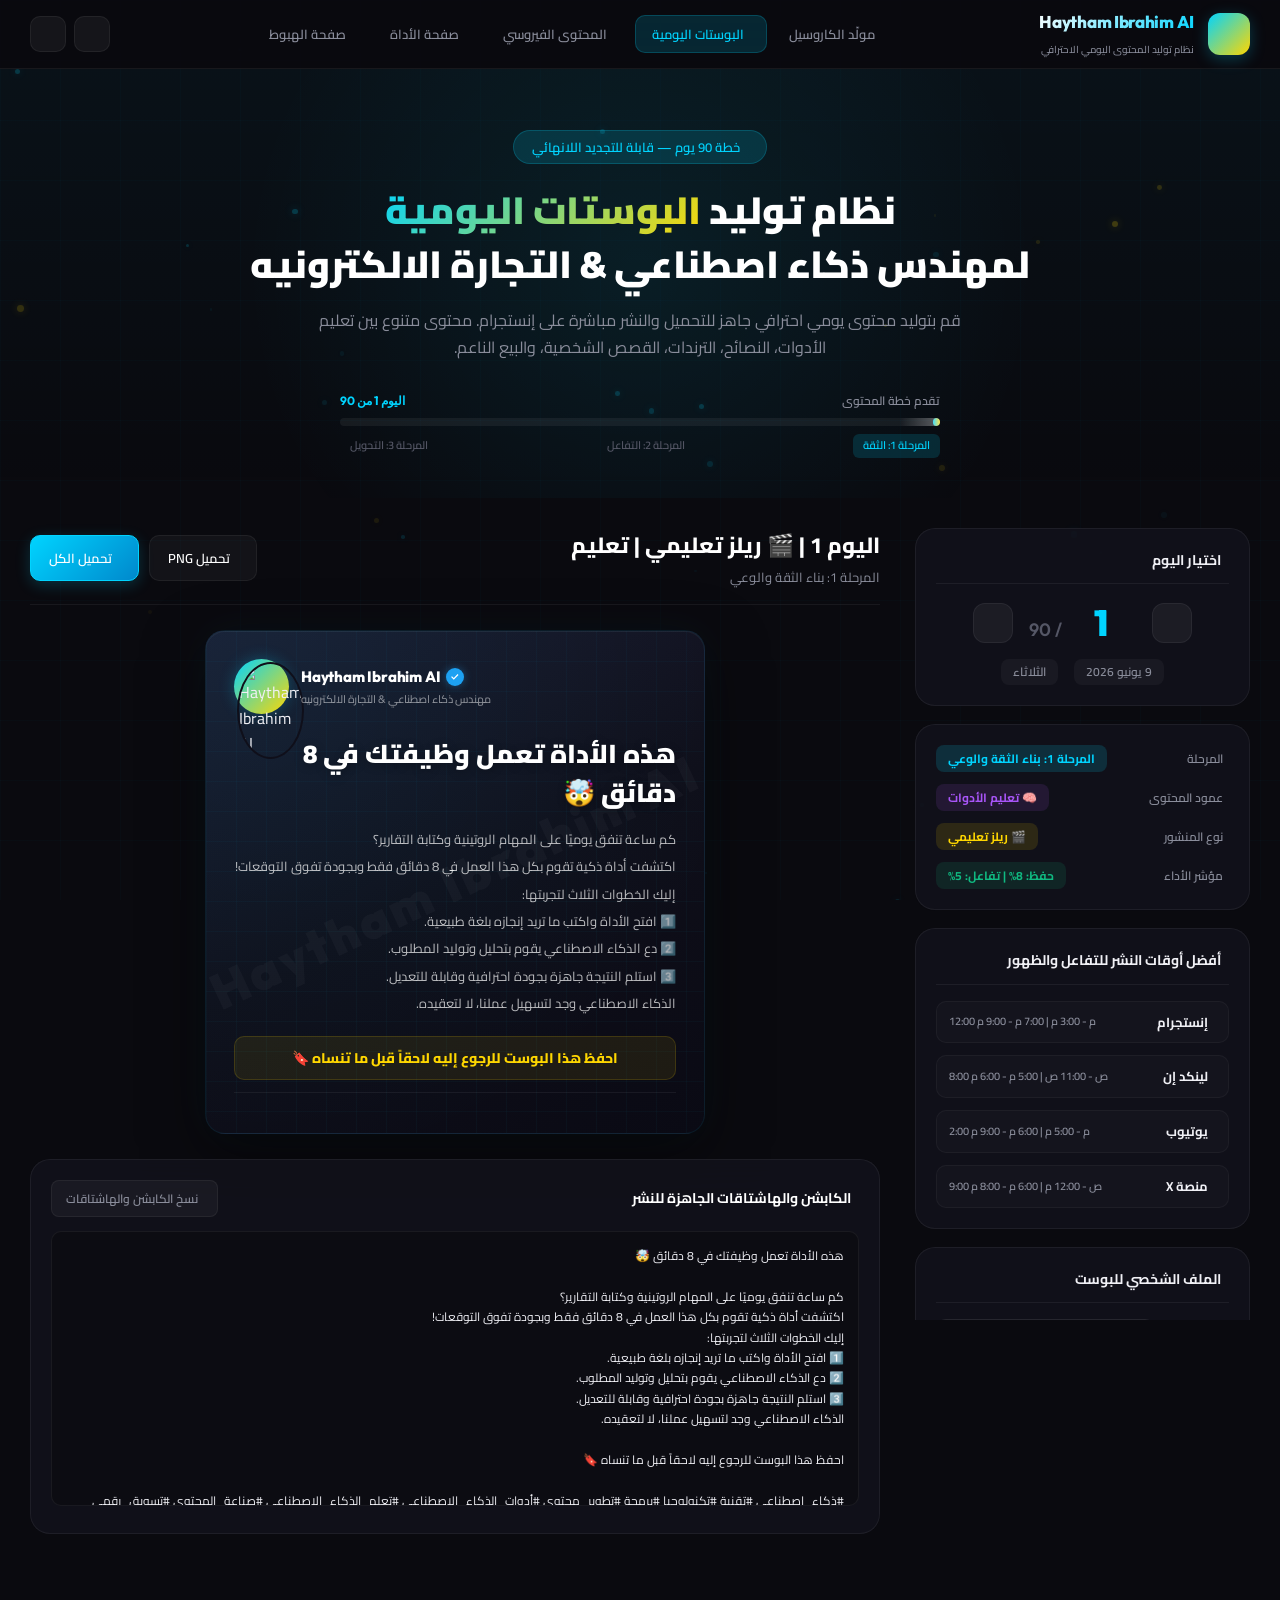
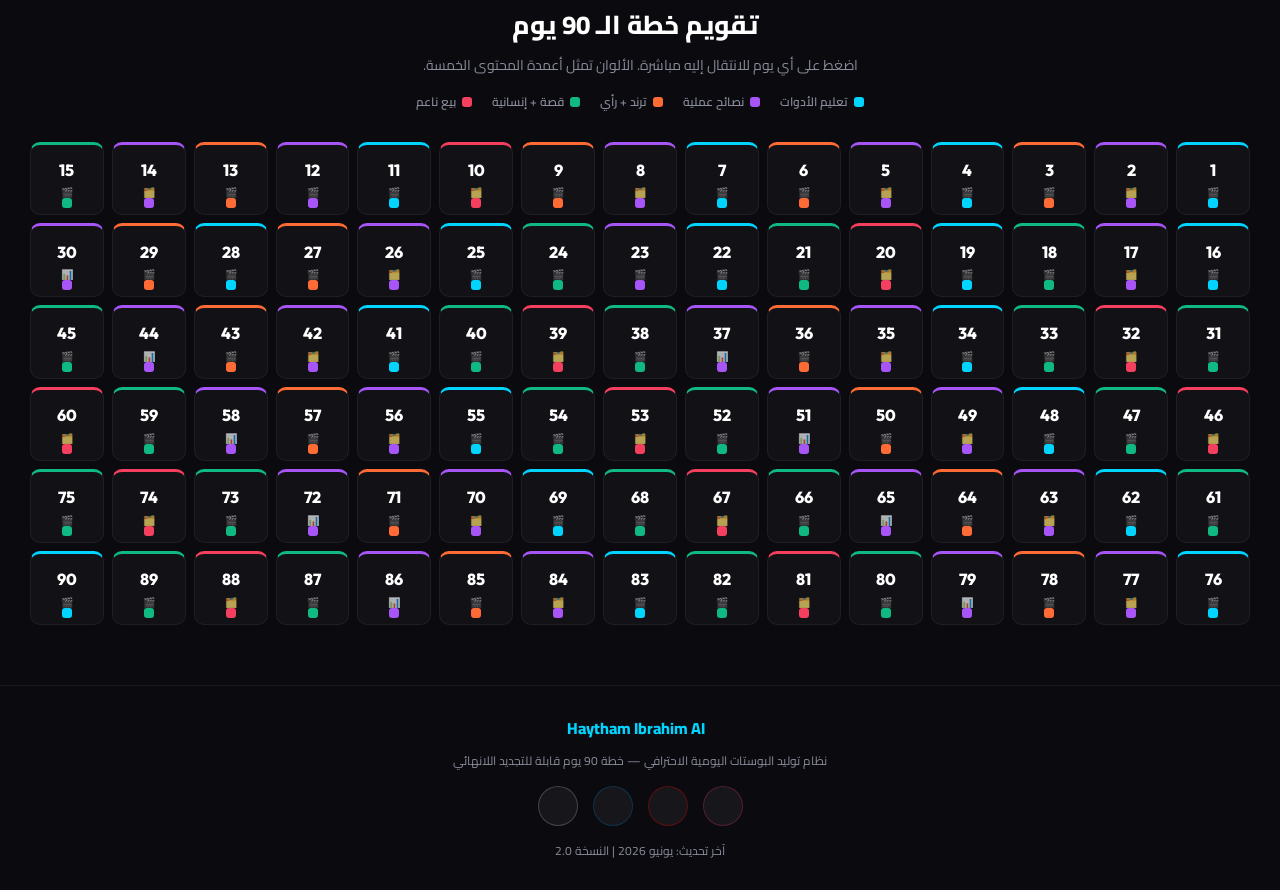
==== daily-posts.html @ 26514ce9 "Deploying Haytham AI Tools" ====
<!DOCTYPE html>
<html lang="ar" dir="rtl">
<head>
    <meta charset="UTF-8">
    <meta name="viewport" content="width=device-width, initial-scale=1.0">
    <title>نظام توليد البوستات اليومية | Haytham Ibrahim AI — مهندس ذكاء اصطناعى & التجارة الالكترونيه</title>
    <meta name="description" content="نظام توليد محتوى يومي احترافي لمدة 90 يومًا قابل للتجديد — مهندس ذكاء اصطناعى & التجارة الالكترونيه هيثم إبراهيم">

    <!-- خطوط جوجل الاحترافية -->
    <link rel="preconnect" href="https://fonts.googleapis.com">
    <link rel="preconnect" href="https://fonts.gstatic.com" crossorigin>
    <link href="https://fonts.googleapis.com/css2?family=Alexandria:wght@300;400;600;700;800;900&family=Cairo:wght@300;400;600;700;800;900&family=Outfit:wght@300;400;500;600;700;800&display=swap" rel="stylesheet">

    <!-- أيقونات RemixIcon -->
    <link href="https://cdn.jsdelivr.net/npm/remixicon@4.2.0/fonts/remixicon.css" rel="stylesheet" />

    <!-- نظام التنسيقات الخاص بالبوستات اليومية -->
    <link rel="stylesheet" href="css/daily-posts.css">

    <!-- مكتبة html2canvas للتحميل بدقة عالية -->
    <script src="https://cdn.jsdelivr.net/npm/html2canvas@1.4.1/dist/html2canvas.min.js"></script>
</head>
<body>

    <!-- الجسيمات المتحركة في الخلفية -->
    <div class="particles-bg" id="particles-container"></div>

    <!-- خطوط الشبكة الرقمية في الخلفية -->
    <div class="grid-overlay"></div>

    <!-- ============================================= -->
    <!-- شريط التنقل العلوي -->
    <!-- ============================================= -->
    <nav class="top-navbar" id="main-nav">
        <div class="nav-container">
            <div class="nav-brand">
                <div class="brand-icon-wrap">
                    <i class="ri-robot-2-line"></i>
                </div>
                <div class="brand-text">
                    <h1>Haytham Ibrahim AI</h1>
                    <span class="brand-subtitle">نظام توليد المحتوى اليومي الاحترافي</span>
                </div>
            </div>
            <div class="nav-links">
                <a href="index.html" class="nav-link"><i class="ri-layout-grid-line"></i> مولّد الكاروسيل</a>
                <a href="daily-posts.html" class="nav-link active"><i class="ri-calendar-schedule-line"></i> البوستات اليومية</a>
                <a href="viral-generator.html" class="nav-link"><i class="ri-fire-fill"></i> المحتوى الفيروسي</a>
                <a href="tool.html" class="nav-link"><i class="ri-tools-line"></i> صفحة الأداة</a>
                <a href="instagram-profile.html" class="nav-link"><i class="ri-instagram-line"></i> صفحة الهبوط</a>
            </div>
            <div class="nav-actions" style="display: flex; gap: 8px; align-items: center;">
                <button class="nav-action-btn-arrow" onclick="history.back()" title="رجوع"><i class="ri-arrow-right-line"></i></button>
                <button class="nav-action-btn-arrow" onclick="history.forward()" title="تقدم"><i class="ri-arrow-left-line"></i></button>
            </div>
        </div>
    </nav>

    <!-- ============================================= -->
    <!-- قسم البطل (Hero Section) -->
    <!-- ============================================= -->
    <section class="hero-section">
        <div class="hero-content">
            <div class="hero-badge">
                <i class="ri-sparkling-2-line"></i>
                <span>خطة 90 يوم — قابلة للتجديد اللانهائي</span>
            </div>
            <h2 class="hero-title">
                نظام توليد <span class="gradient-text">البوستات اليومية</span>
                <br>لمهندس ذكاء اصطناعي & التجارة الالكترونيه
            </h2>
            <p class="hero-desc">قم بتوليد محتوى يومي احترافي جاهز للتحميل والنشر مباشرة على إنستجرام. محتوى متنوع بين تعليم الأدوات، النصائح، الترندات، القصص الشخصية، والبيع الناعم.</p>

            <!-- شريط التقدم العام لخطة الـ 90 يوم -->
            <div class="hero-progress-wrapper">
                <div class="progress-info">
                    <span class="progress-label">تقدم خطة المحتوى</span>
                    <span class="progress-value" id="overall-progress-text">اليوم 1 من 90</span>
                </div>
                <div class="progress-track">
                    <div class="progress-fill" id="phase-progress" style="width: 1.1%;"></div>
                </div>
                <div class="progress-phases">
                    <span class="phase-label phase-1-label active-phase-label">المرحلة 1: الثقة</span>
                    <span class="phase-label phase-2-label">المرحلة 2: التفاعل</span>
                    <span class="phase-label phase-3-label">المرحلة 3: التحويل</span>
                </div>
            </div>
        </div>
    </section>

    <!-- ============================================= -->
    <!-- المحتوى الرئيسي: لوحة التحكم + معاينة البوست -->
    <!-- ============================================= -->
    <main class="main-layout">
        <!-- ======= الجانب الأيمن: لوحة التحكم ======= -->
        <aside class="control-panel">

            <!-- بطاقة اختيار اليوم -->
            <div class="ctrl-card day-selector-card">
                <h3 class="ctrl-title"><i class="ri-calendar-line"></i> اختيار اليوم</h3>
                <div class="day-navigator">
                    <button class="day-nav-btn" id="btn-prev-day" title="اليوم السابق">
                        <i class="ri-arrow-right-s-line"></i>
                    </button>
                    <div class="day-display">
                        <input type="number" id="day-selector" min="1" max="90" value="1" class="day-input">
                        <span class="day-total">/ 90</span>
                    </div>
                    <button class="day-nav-btn" id="btn-next-day" title="اليوم التالي">
                        <i class="ri-arrow-left-s-line"></i>
                    </button>
                </div>
                <div class="day-meta">
                    <span class="day-date" id="day-date">9 يونيو 2026</span>
                    <span class="day-weekday" id="day-weekday">الإثنين</span>
                </div>
            </div>

            <!-- بطاقة معلومات اليوم -->
            <div class="ctrl-card info-card">
                <div class="info-row">
                    <span class="info-label"><i class="ri-flag-2-line"></i> المرحلة</span>
                    <span class="info-value phase-badge" id="phase-indicator">المرحلة 1: بناء الثقة</span>
                </div>
                <div class="info-row">
                    <span class="info-label"><i class="ri-bookmark-line"></i> عمود المحتوى</span>
                    <span class="info-value pillar-badge" id="pillar-badge">🧠 تعليم الأدوات</span>
                </div>
                <div class="info-row">
                    <span class="info-label"><i class="ri-film-line"></i> نوع المنشور</span>
                    <span class="info-value type-badge" id="post-type-badge">🎬 ريلز</span>
                </div>
                <div class="info-row">
                    <span class="info-label"><i class="ri-line-chart-line"></i> مؤشر الأداء</span>
                    <span class="info-value kpi-badge" id="kpi-display">حفظ: 8% | تفاعل: 5%</span>
                </div>
            </div>

            <!-- بطاقة أوقات النشر المثالية -->
            <div class="ctrl-card publishing-times-card" style="margin-bottom: 0px;">
                <h3 class="ctrl-title"><i class="ri-time-line"></i> أفضل أوقات النشر للتفاعل والظهور</h3>
                <div class="publishing-times-list">
                    <div class="time-item instagram">
                        <div class="platform-info">
                            <i class="ri-instagram-line"></i>
                            <span>إنستجرام</span>
                        </div>
                        <span class="time-value">12:00 م - 3:00 م | 7:00 م - 9:00 م</span>
                    </div>
                    <div class="time-item linkedin">
                        <div class="platform-info">
                            <i class="ri-linkedin-box-line"></i>
                            <span>لينكد إن</span>
                        </div>
                        <span class="time-value">8:00 ص - 11:00 ص | 5:00 م - 6:00 م</span>
                    </div>
                    <div class="time-item youtube">
                        <div class="platform-info">
                            <i class="ri-youtube-line"></i>
                            <span>يوتيوب</span>
                        </div>
                        <span class="time-value">2:00 م - 5:00 م | 6:00 م - 9:00 م</span>
                    </div>
                    <div class="time-item twitter-x">
                        <div class="platform-info">
                            <i class="ri-twitter-x-line"></i>
                            <span>منصة X</span>
                        </div>
                        <span class="time-value">9:00 ص - 12:00 م | 6:00 م - 8:00 م</span>
                    </div>
                </div>
            </div>

            <!-- بطاقة الملف الشخصي -->
            <div class="ctrl-card profile-card">
                <h3 class="ctrl-title"><i class="ri-user-star-line"></i> الملف الشخصي للبوست</h3>
                <div class="profile-edit-row">
                    <div class="avatar-edit-wrap">
                        <img id="avatar-preview-daily" src="personal_photo.png" alt="الصورة الشخصية">
                        <label for="avatar-upload-daily" class="avatar-edit-btn">
                            <i class="ri-camera-line"></i>
                        </label>
                        <input type="file" id="avatar-upload-daily" accept="image/*" style="display:none;">
                    </div>
                    <div class="profile-fields">
                        <input type="text" id="profile-name-input" value="Haytham Ibrahim AI" placeholder="الاسم المعروض">
                        <input type="text" id="profile-title-input" value="مهندس ذكاء اصطناعي & التجارة الالكترونيه" placeholder="المسمى الوظيفي">
                    </div>
                </div>
                <div class="checkbox-row">
                    <input type="checkbox" id="verified-toggle-daily" checked>
                    <label for="verified-toggle-daily">
                        <svg class="verified-svg-small" viewBox="0 0 22 22" width="16" height="16"><circle cx="11" cy="11" r="11" fill="#1DA1F2"/><path d="M9.5 14.25L6.25 11l1.06-1.06 2.19 2.19 4.69-4.69L15.25 8.5z" fill="#fff"/></svg>
                        تفعيل علامة التوثيق الزرقاء
                    </label>
                </div>
            </div>

            <!-- زر التوليد الرئيسي -->
            <button class="btn-generate-main" id="btn-generate">
                <div class="btn-sparkle"></div>
                <i class="ri-magic-line"></i>
                <span>توليد محتوى اليوم</span>
                <i class="ri-arrow-left-s-line"></i>
            </button>

            <!-- بطاقة الوصف المرئي -->
            <div class="ctrl-card visual-card">
                <h3 class="ctrl-title"><i class="ri-palette-line"></i> وصف المرئيات</h3>
                <p class="visual-desc-text" id="visual-desc">خلفية داكنة + نص كبير أصفر/أبيض + موسيقى سريعة + تأثيرات حركية</p>
            </div>

        </aside>

        <!-- ======= المنتصف: معاينة البوست الحية ======= -->
        <section class="preview-section">

            <!-- عنوان اليوم -->
            <div class="preview-day-header">
                <div class="day-title-wrap">
                    <h2 id="day-title">اليوم 1 | ريلز | تعليم الأدوات</h2>
                    <p class="day-subtitle" id="day-subtitle">المرحلة الأولى — بناء الثقة والوعي</p>
                </div>
                <div class="preview-actions">
                    <button class="action-btn" id="btn-download-post" title="تحميل البوست">
                        <i class="ri-download-2-line"></i>
                        <span>تحميل PNG</span>
                    </button>
                    <button class="action-btn primary-action" id="btn-download-all" title="تحميل جميع البوستات">
                        <i class="ri-download-cloud-2-line"></i>
                        <span>تحميل الكل</span>
                    </button>
                </div>
            </div>

            <!-- ====== بطاقة البوست الرئيسية (Instagram Post Preview) ====== -->
            <div class="post-card-wrapper">
                <div class="post-card" id="post-card">

                    <!-- الخلفية المتحركة للبوست -->
                    <div class="post-bg-pattern"></div>
                    <div class="post-bg-gradient"></div>

                    <!-- ======= رأس البوست: الصورة الشخصية + الاسم + التوثيق ======= -->
                    <div class="post-profile-section">
                        <div class="post-profile-left">
                            <div class="post-avatar-ring">
                                <img id="post-profile-img" src="personal_photo.png" alt="Haytham Ibrahim AI" class="post-profile-img">
                            </div>
                            <div class="post-profile-info">
                                <div class="post-name-row">
                                    <span class="post-username" id="post-username">Haytham Ibrahim AI</span>
                                    <!-- علامة التوثيق الزرقاء الاحترافية (Instagram Verified Badge) -->
                                    <svg class="verification-badge" id="verification-badge" viewBox="0 0 22 22" width="18" height="18">
                                        <circle cx="11" cy="11" r="11" fill="#1DA1F2"/>
                                        <path d="M9.5 14.25L6.25 11l1.06-1.06 2.19 2.19 4.69-4.69L15.25 8.5z" fill="#fff"/>
                                    </svg>
                                </div>
                                <span class="post-user-title" id="post-user-title">مهندس ذكاء اصطناعي & التجارة الالكترونيه</span>
                            </div>
                        </div>
                        <div class="post-menu-dots">
                            <i class="ri-more-2-fill"></i>
                        </div>
                    </div>

                    <!-- ======= نوع المنشور (شارة) ======= -->
                    <div class="post-type-indicator" style="display: none;">
                        <span class="post-type-tag" id="post-type-tag">🎬 ريلز تعليمي</span>
                    </div>

                    <!-- ======= محتوى البوست الرئيسي ======= -->
                    <div class="post-content-area">
                        <!-- Hook — العنوان الصادم -->
                        <h2 class="post-hook" id="post-hook">هذه الأداة تعمل وظيفتك في 8 دقائق 🤯</h2>

                        <!-- الجسم الرئيسي -->
                        <div class="post-body" id="post-body">
                            <p>كم ساعة تنفق يوميًا على المهام الروتينية؟</p>
                            <p>اكتشفت أداة ذكية تقوم بكل هذا العمل في 8 دقائق فقط!</p>
                            <p>إليك الخطوات الثلاث:</p>
                            <p>1️⃣ افتح الأداة واكتب ما تريد إنجازه</p>
                            <p>2️⃣ دع الذكاء الاصطناعي يعمل سحره</p>
                            <p>3️⃣ استلم النتيجة جاهزة بجودة احترافية</p>
                        </div>

                        <!-- CTA -->
                        <div class="post-cta-section">
                            <p class="post-cta" id="post-cta">احفظ هذا البوست قبل ما تنساه 🔖</p>
                        </div>
                    </div>

                    <!-- ======= الهاشتاقات ======= -->
                    <div class="post-hashtags-area" style="display: none;">
                        <p class="post-hashtags" id="post-hashtags">#ذكاء_اصطناعي #AI #ChatGPT #أدوات_ذكية #تقنية #مهندس_ذكاء_اصطناعي #تعلم_AI #إنتاجية #مهارات_المستقبل</p>
                    </div>

                    <!-- ======= العلامة المائية ======= -->
                    <div class="post-watermark" id="post-watermark">Haytham Ibrahim AI</div>

                    <!-- ======= شريط التفاعل السفلي ======= -->
                    <div class="post-engagement-bar">
                        <div class="engagement-icons">
                            <i class="ri-heart-3-line"></i>
                            <i class="ri-chat-3-line"></i>
                            <i class="ri-send-plane-line"></i>
                        </div>
                        <i class="ri-bookmark-line"></i>
                    </div>
                </div>
            </div>

            <!-- ======= قسم الكابشن والهاشتاقات الجاهزة ======= -->
            <div class="caption-export-section">
                <div class="caption-card">
                    <div class="caption-header">
                        <h3><i class="ri-chat-quote-line"></i> الكابشن والهاشتاقات الجاهزة للنشر</h3>
                        <button class="copy-btn" id="btn-copy-caption" title="نسخ الكابشن والهاشتاقات">
                            <i class="ri-file-copy-line"></i>
                            <span>نسخ الكابشن والهاشتاقات</span>
                        </button>
                    </div>
                    <textarea id="caption-output" rows="12" readonly placeholder="اضغط على 'توليد محتوى اليوم' لتوليد الكابشن والهاشتاقات معاً..."></textarea>
                </div>
            </div>

        </section>
    </main>

    <!-- ============================================= -->
    <!-- تقويم الـ 90 يوم (Timeline Calendar) -->
    <!-- ============================================= -->
    <section class="calendar-section">
        <div class="calendar-container">
            <div class="calendar-header">
                <h2><i class="ri-calendar-2-line"></i> تقويم خطة الـ 90 يوم</h2>
                <p class="calendar-subtitle">اضغط على أي يوم للانتقال إليه مباشرة. الألوان تمثل أعمدة المحتوى الخمسة.</p>

                <!-- مفتاح الألوان (Legend) -->
                <div class="calendar-legend">
                    <span class="legend-item"><span class="legend-dot dot-teaching"></span> تعليم الأدوات</span>
                    <span class="legend-item"><span class="legend-dot dot-tips"></span> نصائح عملية</span>
                    <span class="legend-item"><span class="legend-dot dot-trend"></span> ترند + رأي</span>
                    <span class="legend-item"><span class="legend-dot dot-story"></span> قصة + إنسانية</span>
                    <span class="legend-item"><span class="legend-dot dot-sell"></span> بيع ناعم</span>
                </div>
            </div>

            <!-- شبكة الأيام -->
            <div class="calendar-grid" id="calendar-grid">
                <!-- يتم توليدها بالجافاسكريبت -->
            </div>
        </div>
    </section>

    <!-- ============================================= -->
    <!-- التذييل -->
    <!-- ============================================= -->
    <footer class="app-footer-daily">
        <div class="footer-content">
            <div class="footer-brand">
                <i class="ri-robot-2-line"></i>
                <span>Haytham Ibrahim AI</span>
            </div>
            <p>نظام توليد البوستات اليومية الاحترافي — خطة 90 يوم قابلة للتجديد اللانهائي</p>
            <div class="footer-socials">
                <a href="https://instagram.com" target="_blank" class="footer-social-icon instagram"><i class="ri-instagram-line"></i></a>
                <a href="https://youtube.com" target="_blank" class="footer-social-icon youtube"><i class="ri-youtube-line"></i></a>
                <a href="https://linkedin.com" target="_blank" class="footer-social-icon linkedin"><i class="ri-linkedin-box-line"></i></a>
                <a href="https://twitter.com" target="_blank" class="footer-social-icon twitter-x"><i class="ri-twitter-x-line"></i></a>
            </div>
            <p class="footer-meta">آخر تحديث: يونيو 2026 | النسخة 2.0</p>
        </div>
    </footer>

    <!-- استدعاء المنطق البرمجي -->
    <script src="js/daily-posts.js"></script>

</body>
</html>
---- css/daily-posts.css ----
/* ================================================================= */
/* نظام التنسيقات الرئيسي — نظام توليد البوستات اليومية                */
/* Haytham Ibrahim AI | مهندس ذكاء اصطناعى & التجارة الالكترونيه      */
/* ================================================================= */

/* ---- المتغيرات العامة ---- */
:root {
    --bg-deep: #0A0A0F;
    --bg-card: rgba(18, 18, 28, 0.85);
    --bg-glass: rgba(22, 22, 35, 0.7);
    --border-glass: rgba(255, 255, 255, 0.06);
    --border-glow: rgba(0, 212, 255, 0.15);
    --text-primary: #F0F0F5;
    --text-secondary: #8A8D9B;
    --text-muted: #555766;
    --accent-blue: #00D4FF;
    --accent-blue-dim: rgba(0, 212, 255, 0.15);
    --accent-gold: #FFD700;
    --accent-gold-dim: rgba(255, 215, 0, 0.12);
    --pillar-teach: #00D4FF;
    --pillar-tips: #A855F7;
    --pillar-trend: #FF6B35;
    --pillar-story: #10B981;
    --pillar-sell: #F43F5E;
    --radius-lg: 20px;
    --radius-md: 14px;
    --radius-sm: 10px;
    --shadow-glow: 0 0 30px rgba(0, 212, 255, 0.08);
    --transition: all 0.35s cubic-bezier(0.4, 0, 0.2, 1);
}

/* ---- إعادة التهيئة العامة ---- */
*, *::before, *::after {
    margin: 0;
    padding: 0;
    box-sizing: border-box;
}

html {
    scroll-behavior: smooth;
}

body {
    font-family: 'Cairo', 'Alexandria', sans-serif;
    background-color: var(--bg-deep);
    color: var(--text-primary);
    direction: rtl;
    min-height: 100vh;
    overflow-x: hidden;
    line-height: 1.6;
}

/* ---- شريط التمرير المخصص ---- */
::-webkit-scrollbar { width: 6px; height: 6px; }
::-webkit-scrollbar-track { background: rgba(255,255,255,0.02); }
::-webkit-scrollbar-thumb { background: rgba(0, 212, 255, 0.2); border-radius: 10px; }
::-webkit-scrollbar-thumb:hover { background: rgba(0, 212, 255, 0.35); }

/* ================================================================= */
/* الجسيمات المتحركة والخلفية                                        */
/* ================================================================= */
.particles-bg {
    position: fixed;
    top: 0; left: 0;
    width: 100vw; height: 100vh;
    z-index: 0;
    pointer-events: none;
    overflow: hidden;
}

.particle {
    position: absolute;
    width: 3px; height: 3px;
    background: var(--accent-blue);
    border-radius: 50%;
    opacity: 0;
    animation: floatParticle 8s infinite ease-in-out;
}

@keyframes floatParticle {
    0% { opacity: 0; transform: translateY(100vh) scale(0); }
    20% { opacity: 0.6; }
    80% { opacity: 0.3; }
    100% { opacity: 0; transform: translateY(-100px) scale(1.5); }
}

.grid-overlay {
    position: fixed;
    top: 0; left: 0;
    width: 100%; height: 100%;
    z-index: 0;
    pointer-events: none;
    background-image:
        linear-gradient(rgba(0, 212, 255, 0.02) 1px, transparent 1px),
        linear-gradient(90deg, rgba(0, 212, 255, 0.02) 1px, transparent 1px);
    background-size: 60px 60px;
}

/* ================================================================= */
/* شريط التنقل العلوي                                                */
/* ================================================================= */
.top-navbar {
    position: sticky;
    top: 0;
    z-index: 100;
    background: rgba(10, 10, 15, 0.88);
    backdrop-filter: blur(25px);
    -webkit-backdrop-filter: blur(25px);
    border-bottom: 1px solid var(--border-glass);
    padding: 0 30px;
}

.nav-container {
    max-width: 1500px;
    margin: 0 auto;
    display: flex;
    align-items: center;
    justify-content: space-between;
    height: 68px;
}

.nav-brand {
    display: flex;
    align-items: center;
    gap: 14px;
}

.brand-icon-wrap {
    width: 42px; height: 42px;
    border-radius: 12px;
    background: linear-gradient(135deg, var(--accent-blue), var(--accent-gold));
    display: flex;
    align-items: center;
    justify-content: center;
    font-size: 20px;
    color: #0A0A0F;
    box-shadow: 0 4px 15px rgba(0, 212, 255, 0.25);
}

.brand-text h1 {
    font-size: 17px;
    font-weight: 800;
    font-family: 'Outfit', 'Cairo', sans-serif;
    background: linear-gradient(135deg, #fff, var(--accent-blue));
    -webkit-background-clip: text;
    -webkit-text-fill-color: transparent;
    letter-spacing: -0.3px;
}

.brand-subtitle {
    font-size: 10px;
    color: var(--text-secondary);
    font-weight: 500;
}

.nav-links {
    display: flex;
    gap: 6px;
}

.nav-link {
    padding: 8px 16px;
    color: var(--text-secondary);
    text-decoration: none;
    font-size: 13px;
    font-weight: 600;
    border-radius: var(--radius-sm);
    transition: var(--transition);
    display: flex;
    align-items: center;
    gap: 6px;
}

.nav-link:hover { color: #fff; background: rgba(255,255,255,0.05); }
.nav-link.active {
    color: var(--accent-blue);
    background: var(--accent-blue-dim);
    border: 1px solid rgba(0, 212, 255, 0.2);
}

.nav-phase-badge {
    display: flex;
    align-items: center;
    gap: 6px;
    padding: 6px 14px;
    background: var(--accent-gold-dim);
    border: 1px solid rgba(255, 215, 0, 0.2);
    border-radius: 20px;
    font-size: 12px;
    font-weight: 700;
    color: var(--accent-gold);
}

/* ================================================================= */
/* قسم البطل (Hero)                                                  */
/* ================================================================= */
.hero-section {
    position: relative;
    padding: 60px 30px 40px;
    text-align: center;
    background: linear-gradient(180deg, rgba(0, 212, 255, 0.04) 0%, transparent 100%);
    overflow: hidden;
}

.hero-section::before {
    content: '';
    position: absolute;
    top: -200px;
    left: 50%;
    transform: translateX(-50%);
    width: 800px; height: 800px;
    border-radius: 50%;
    background: radial-gradient(circle, rgba(0, 212, 255, 0.08) 0%, transparent 70%);
    pointer-events: none;
}

.hero-content {
    position: relative;
    z-index: 2;
    max-width: 800px;
    margin: 0 auto;
}

.hero-badge {
    display: inline-flex;
    align-items: center;
    gap: 8px;
    padding: 6px 18px;
    background: var(--accent-blue-dim);
    border: 1px solid rgba(0, 212, 255, 0.2);
    border-radius: 30px;
    font-size: 13px;
    font-weight: 600;
    color: var(--accent-blue);
    margin-bottom: 20px;
    animation: pulseGlow 3s infinite;
}

@keyframes pulseGlow {
    0%, 100% { box-shadow: 0 0 10px rgba(0, 212, 255, 0.1); }
    50% { box-shadow: 0 0 25px rgba(0, 212, 255, 0.2); }
}

.hero-title {
    font-size: 38px;
    font-weight: 900;
    line-height: 1.4;
    margin-bottom: 16px;
    color: #fff;
}

.gradient-text {
    background: linear-gradient(135deg, var(--accent-blue), var(--accent-gold));
    -webkit-background-clip: text;
    -webkit-text-fill-color: transparent;
}

.hero-desc {
    font-size: 16px;
    color: var(--text-secondary);
    max-width: 650px;
    margin: 0 auto 30px;
    line-height: 1.7;
}

/* شريط التقدم العام */
.hero-progress-wrapper {
    max-width: 600px;
    margin: 0 auto;
}

.progress-info {
    display: flex;
    justify-content: space-between;
    margin-bottom: 8px;
    font-size: 12px;
}

.progress-label { color: var(--text-secondary); font-weight: 600; }
.progress-value { color: var(--accent-blue); font-weight: 700; font-family: 'Outfit', sans-serif; }

.progress-track {
    width: 100%;
    height: 8px;
    background: rgba(255,255,255,0.06);
    border-radius: 10px;
    overflow: hidden;
    position: relative;
}

.progress-fill {
    height: 100%;
    background: linear-gradient(90deg, var(--accent-blue), var(--accent-gold));
    border-radius: 10px;
    transition: width 0.8s cubic-bezier(0.4, 0, 0.2, 1);
    position: relative;
}

.progress-fill::after {
    content: '';
    position: absolute;
    top: 0; right: 0;
    width: 40px; height: 100%;
    background: linear-gradient(90deg, transparent, rgba(255,255,255,0.3));
    animation: shimmer 2s infinite;
}

@keyframes shimmer {
    0% { transform: translateX(0); }
    100% { transform: translateX(-80px); }
}

.progress-phases {
    display: flex;
    justify-content: space-between;
    margin-top: 8px;
}

.phase-label {
    font-size: 11px;
    color: var(--text-muted);
    font-weight: 600;
    padding: 3px 10px;
    border-radius: 6px;
    transition: var(--transition);
}

.active-phase-label {
    color: var(--accent-blue);
    background: var(--accent-blue-dim);
}

/* ================================================================= */
/* التخطيط الرئيسي (Main Layout)                                     */
/* ================================================================= */
.main-layout {
    display: flex;
    gap: 30px;
    max-width: 1500px;
    margin: 0 auto;
    padding: 30px;
    position: relative;
    z-index: 1;
}

/* ================================================================= */
/* لوحة التحكم الجانبية                                              */
/* ================================================================= */
.control-panel {
    width: 340px;
    flex-shrink: 0;
    display: flex;
    flex-direction: column;
    gap: 18px;
    position: sticky;
    top: 88px;
    height: calc(100vh - 108px);
    overflow-y: auto;
    padding-left: 5px;
}

.ctrl-card {
    background: var(--bg-card);
    border: 1px solid var(--border-glass);
    border-radius: var(--radius-lg);
    padding: 20px;
    backdrop-filter: blur(20px);
    -webkit-backdrop-filter: blur(20px);
    transition: var(--transition);
}

.ctrl-card:hover {
    border-color: rgba(0, 212, 255, 0.12);
    box-shadow: var(--shadow-glow);
}

.ctrl-title {
    font-size: 14px;
    font-weight: 700;
    color: var(--text-primary);
    margin-bottom: 16px;
    display: flex;
    align-items: center;
    gap: 8px;
    padding-bottom: 12px;
    border-bottom: 1px solid var(--border-glass);
}

.ctrl-title i {
    color: var(--accent-blue);
    font-size: 16px;
}

/* ---- اختيار اليوم ---- */
.day-navigator {
    display: flex;
    align-items: center;
    justify-content: center;
    gap: 16px;
    margin-bottom: 14px;
}

.day-nav-btn {
    width: 40px; height: 40px;
    border-radius: 12px;
    background: rgba(255,255,255,0.05);
    border: 1px solid var(--border-glass);
    color: #fff;
    font-size: 20px;
    cursor: pointer;
    display: flex;
    align-items: center;
    justify-content: center;
    transition: var(--transition);
}

.day-nav-btn:hover {
    background: var(--accent-blue);
    color: #0A0A0F;
    border-color: var(--accent-blue);
    transform: scale(1.08);
}

.day-display {
    display: flex;
    align-items: baseline;
    gap: 4px;
}

.day-input {
    width: 70px;
    text-align: center;
    font-size: 36px;
    font-weight: 900;
    font-family: 'Outfit', sans-serif;
    background: transparent;
    border: none;
    color: var(--accent-blue);
    outline: none;
    -moz-appearance: textfield;
}

.day-input::-webkit-inner-spin-button,
.day-input::-webkit-outer-spin-button { -webkit-appearance: none; }

.day-total {
    font-size: 18px;
    color: var(--text-muted);
    font-weight: 600;
    font-family: 'Outfit', sans-serif;
}

.day-meta {
    display: flex;
    justify-content: center;
    gap: 16px;
    font-size: 12px;
    color: var(--text-secondary);
}

.day-date, .day-weekday {
    padding: 3px 12px;
    background: rgba(255,255,255,0.04);
    border-radius: 8px;
    font-weight: 600;
}

/* ---- بطاقة المعلومات ---- */
.info-card {
    display: flex;
    flex-direction: column;
    gap: 12px;
}

.info-row {
    display: flex;
    justify-content: space-between;
    align-items: center;
}

.info-label {
    font-size: 12px;
    color: var(--text-secondary);
    font-weight: 600;
    display: flex;
    align-items: center;
    gap: 6px;
}

.info-label i { font-size: 14px; }

.info-value {
    font-size: 12px;
    font-weight: 700;
    padding: 4px 12px;
    border-radius: 8px;
    max-width: 180px;
    text-align: left;
    direction: rtl;
}

.phase-badge { background: var(--accent-blue-dim); color: var(--accent-blue); }
.pillar-badge { background: rgba(168, 85, 247, 0.12); color: #A855F7; }
.type-badge { background: var(--accent-gold-dim); color: var(--accent-gold); }
.kpi-badge { background: rgba(16, 185, 129, 0.12); color: #10B981; }

/* ---- بطاقة الملف الشخصي ---- */
.profile-edit-row {
    display: flex;
    gap: 14px;
    align-items: center;
    margin-bottom: 14px;
}

.avatar-edit-wrap {
    position: relative;
    width: 60px; height: 60px;
    border-radius: 50%;
    flex-shrink: 0;
    background: linear-gradient(135deg, var(--accent-blue), var(--accent-gold));
    padding: 3px;
}

.avatar-edit-wrap img {
    width: 100%; height: 100%;
    border-radius: 50%;
    object-fit: cover;
    border: 2px solid var(--bg-deep);
}

.avatar-edit-btn {
    position: absolute;
    bottom: -2px; left: -2px;
    width: 22px; height: 22px;
    border-radius: 50%;
    background: var(--accent-blue);
    color: #0A0A0F;
    display: flex;
    align-items: center;
    justify-content: center;
    font-size: 11px;
    cursor: pointer;
    transition: var(--transition);
    box-shadow: 0 2px 8px rgba(0, 212, 255, 0.3);
}

.avatar-edit-btn:hover { transform: scale(1.15); background: #fff; }

.profile-fields {
    flex: 1;
    display: flex;
    flex-direction: column;
    gap: 8px;
}

.profile-fields input {
    width: 100%;
    padding: 8px 12px;
    background: rgba(255,255,255,0.04);
    border: 1px solid var(--border-glass);
    border-radius: var(--radius-sm);
    color: #fff;
    font-size: 12px;
    font-family: 'Cairo', sans-serif;
    transition: var(--transition);
}

.profile-fields input:focus {
    border-color: var(--accent-blue);
    background: rgba(0, 212, 255, 0.05);
    box-shadow: 0 0 10px rgba(0, 212, 255, 0.1);
    outline: none;
}

.checkbox-row {
    display: flex;
    align-items: center;
    gap: 10px;
}

.checkbox-row input[type="checkbox"] {
    width: 16px; height: 16px;
    accent-color: var(--accent-blue);
    cursor: pointer;
}

.checkbox-row label {
    display: flex;
    align-items: center;
    gap: 6px;
    font-size: 12px;
    color: var(--text-secondary);
    font-weight: 600;
    cursor: pointer;
}

.verified-svg-small { flex-shrink: 0; }

/* ---- زر التوليد الرئيسي ---- */
.btn-generate-main {
    position: relative;
    width: 100%;
    padding: 16px 24px;
    background: linear-gradient(135deg, var(--accent-blue), #0088CC);
    border: none;
    border-radius: var(--radius-md);
    color: #fff;
    font-size: 15px;
    font-weight: 800;
    font-family: 'Cairo', sans-serif;
    cursor: pointer;
    display: flex;
    align-items: center;
    justify-content: center;
    gap: 10px;
    transition: var(--transition);
    box-shadow: 0 6px 25px rgba(0, 212, 255, 0.3);
    overflow: hidden;
}

.btn-generate-main:hover {
    transform: translateY(-3px);
    box-shadow: 0 12px 35px rgba(0, 212, 255, 0.45);
}

.btn-generate-main:active { transform: translateY(0); }

.btn-sparkle {
    position: absolute;
    top: 0; left: -100%;
    width: 200%; height: 100%;
    background: linear-gradient(90deg, transparent, rgba(255,255,255,0.15), transparent);
    animation: sparkleMove 3s infinite;
}

@keyframes sparkleMove {
    0% { left: -100%; }
    100% { left: 100%; }
}

/* ---- بطاقة الوصف المرئي ---- */
.visual-desc-text {
    font-size: 12px;
    color: var(--text-secondary);
    line-height: 1.7;
    padding: 12px;
    background: rgba(255,255,255,0.02);
    border-radius: var(--radius-sm);
    border: 1px dashed var(--border-glass);
}

/* ================================================================= */
/* قسم المعاينة الرئيسي                                              */
/* ================================================================= */
.preview-section {
    flex: 1;
    display: flex;
    flex-direction: column;
    gap: 25px;
}

.preview-day-header {
    display: flex;
    justify-content: space-between;
    align-items: center;
    padding-bottom: 16px;
    border-bottom: 1px solid var(--border-glass);
}

.day-title-wrap h2 {
    font-size: 22px;
    font-weight: 800;
    color: #fff;
}

.day-subtitle {
    font-size: 13px;
    color: var(--text-secondary);
    margin-top: 4px;
}

.preview-actions {
    display: flex;
    gap: 10px;
}

.action-btn {
    padding: 10px 18px;
    border-radius: var(--radius-sm);
    border: 1px solid var(--border-glass);
    background: rgba(255,255,255,0.04);
    color: #fff;
    font-size: 13px;
    font-weight: 600;
    font-family: 'Cairo', sans-serif;
    cursor: pointer;
    display: flex;
    align-items: center;
    gap: 8px;
    transition: var(--transition);
}

.action-btn:hover {
    background: rgba(255,255,255,0.08);
    transform: translateY(-2px);
}

.primary-action {
    background: linear-gradient(135deg, var(--accent-blue), #0088CC);
    border-color: var(--accent-blue);
    box-shadow: 0 4px 15px rgba(0, 212, 255, 0.2);
}

.primary-action:hover {
    box-shadow: 0 8px 25px rgba(0, 212, 255, 0.35);
}

/* ================================================================= */
/* بطاقة البوست الرئيسية (Instagram Post Preview) ★★★                */
/* ================================================================= */
.post-card-wrapper {
    display: flex;
    justify-content: center;
    perspective: 1200px;
}

.post-card {
    width: 500px;
    min-height: 500px;
    background: linear-gradient(155deg, #1A1A2E 0%, #0F0F1A 50%, #0A0A14 100%);
    border-radius: var(--radius-lg);
    padding: 28px;
    position: relative;
    overflow: hidden;
    display: flex;
    flex-direction: column;
    box-shadow:
        0 20px 60px rgba(0, 0, 0, 0.5),
        0 0 40px rgba(0, 212, 255, 0.05),
        inset 0 1px 0 rgba(255, 255, 255, 0.05);
    border: 1px solid rgba(0, 212, 255, 0.08);
    transition: var(--transition);
}

.post-card:hover {
    transform: translateY(-4px);
    box-shadow:
        0 25px 70px rgba(0, 0, 0, 0.6),
        0 0 50px rgba(0, 212, 255, 0.08);
}

/* خلفية الشبكة الرقمية للبوست */
.post-bg-pattern {
    position: absolute;
    top: 0; left: 0;
    width: 100%; height: 100%;
    background-image:
        linear-gradient(rgba(0, 212, 255, 0.03) 1px, transparent 1px),
        linear-gradient(90deg, rgba(0, 212, 255, 0.03) 1px, transparent 1px);
    background-size: 30px 30px;
    pointer-events: none;
    z-index: 1;
}

.post-bg-gradient {
    position: absolute;
    top: -50%; left: -50%;
    width: 200%; height: 200%;
    background: radial-gradient(circle at 30% 30%, rgba(0, 212, 255, 0.06) 0%, transparent 50%);
    pointer-events: none;
    z-index: 1;
    animation: gradientFloat 12s infinite alternate ease-in-out;
}

@keyframes gradientFloat {
    0% { transform: translate(0, 0); }
    100% { transform: translate(30px, 20px); }
}

/* ---- رأس البوست: الصورة الشخصية والتوثيق ---- */
.post-profile-section {
    display: flex;
    justify-content: space-between;
    align-items: center;
    margin-bottom: 20px;
    position: relative;
    z-index: 5;
    direction: ltr; /* الصورة على اليسار */
}

.post-profile-left {
    display: flex;
    align-items: center;
    gap: 12px;
}

.post-avatar-ring {
    width: 55px; height: 55px;
    border-radius: 50%;
    padding: 3px;
    background: linear-gradient(135deg, var(--accent-blue), var(--accent-gold), var(--accent-blue));
    background-size: 200% 200%;
    animation: ringGlow 4s ease infinite;
    flex-shrink: 0;
    box-shadow: 0 0 15px rgba(0, 212, 255, 0.25);
}

@keyframes ringGlow {
    0%, 100% { background-position: 0% 50%; }
    50% { background-position: 100% 50%; }
}

.post-profile-img {
    width: 100%; height: 100%;
    border-radius: 50%;
    object-fit: cover;
    border: 2px solid #0F0F1A;
}

.post-profile-info {
    display: flex;
    flex-direction: column;
    gap: 2px;
}

.post-name-row {
    display: flex;
    align-items: center;
    gap: 6px;
}

.post-username {
    font-size: 15px;
    font-weight: 800;
    color: #fff;
    font-family: 'Outfit', 'Cairo', sans-serif;
    letter-spacing: -0.2px;
}

/* ★ علامة التوثيق الزرقاء — دقيقة واحترافية ★ */
.verification-badge {
    width: 18px; height: 18px;
    flex-shrink: 0;
    filter: drop-shadow(0 0 4px rgba(29, 161, 242, 0.4));
    animation: badgePulse 3s infinite;
}

@keyframes badgePulse {
    0%, 100% { filter: drop-shadow(0 0 4px rgba(29, 161, 242, 0.4)); }
    50% { filter: drop-shadow(0 0 10px rgba(29, 161, 242, 0.7)); }
}

.post-user-title {
    font-size: 11px;
    color: rgba(255, 255, 255, 0.5);
    font-weight: 500;
}

.post-menu-dots {
    color: rgba(255,255,255,0.4);
    font-size: 18px;
    cursor: pointer;
}

/* ---- شارة نوع المنشور ---- */
.post-type-indicator {
    position: relative;
    z-index: 5;
    margin-bottom: 16px;
}

.post-type-tag {
    display: inline-block;
    padding: 4px 14px;
    background: var(--accent-blue-dim);
    border: 1px solid rgba(0, 212, 255, 0.15);
    border-radius: 20px;
    font-size: 11px;
    font-weight: 700;
    color: var(--accent-blue);
}

/* ---- محتوى البوست ---- */
.post-content-area {
    flex: 1;
    display: flex;
    flex-direction: column;
    justify-content: center;
    position: relative;
    z-index: 5;
    text-align: right;
    direction: rtl;
}

.post-hook {
    font-size: 26px;
    font-weight: 900;
    color: #fff;
    line-height: 1.5;
    margin-bottom: 16px;
    text-shadow: 0 2px 10px rgba(0, 0, 0, 0.3);
}

.post-body {
    font-size: 13px;
    color: rgba(255, 255, 255, 0.72);
    line-height: 1.8;
    margin-bottom: 16px;
}

.post-body p {
    margin-bottom: 4px;
}

.post-cta-section {
    margin-bottom: 12px;
}

.post-cta {
    font-size: 14px;
    font-weight: 800;
    color: var(--accent-gold);
    padding: 10px 16px;
    background: rgba(255, 215, 0, 0.08);
    border: 1px solid rgba(255, 215, 0, 0.15);
    border-radius: var(--radius-sm);
    text-align: center;
}

/* ---- الهاشتاقات ---- */
.post-hashtags-area {
    position: relative;
    z-index: 5;
    margin-bottom: 14px;
}

.post-hashtags {
    font-size: 10.5px;
    color: var(--accent-blue);
    opacity: 0.7;
    line-height: 1.8;
    word-spacing: 3px;
    direction: ltr;
    text-align: left;
}

/* ---- العلامة المائية ---- */
.post-watermark {
    position: absolute;
    bottom: 50%;
    left: 50%;
    transform: translate(-50%, 50%) rotate(-25deg);
    font-size: 50px;
    font-weight: 900;
    font-family: 'Outfit', sans-serif;
    color: rgba(255, 255, 255, 0.03);
    white-space: nowrap;
    pointer-events: none;
    z-index: 2;
    letter-spacing: 3px;
}

/* ---- شريط التفاعل السفلي ---- */
.post-engagement-bar {
    display: flex;
    justify-content: space-between;
    align-items: center;
    padding-top: 12px;
    border-top: 1px solid rgba(255, 255, 255, 0.06);
    position: relative;
    z-index: 5;
    direction: ltr;
}

.engagement-icons {
    display: flex;
    gap: 16px;
}

.engagement-icons i, .post-engagement-bar > i {
    font-size: 20px;
    color: rgba(255, 255, 255, 0.7);
    cursor: pointer;
    transition: var(--transition);
}

.engagement-icons i:hover { color: #FF4D67; transform: scale(1.15); }
.post-engagement-bar > i:hover { color: var(--accent-gold); transform: scale(1.15); }

/* ================================================================= */
/* قسم الكابشن والهاشتاقات الجاهزة                                  */
/* ================================================================= */
.caption-export-section {
    display: grid;
    grid-template-columns: 1fr;
    gap: 18px;
}

.caption-card {
    background: var(--bg-card);
    border: 1px solid var(--border-glass);
    border-radius: var(--radius-lg);
    padding: 20px;
    backdrop-filter: blur(20px);
}

.caption-header {
    display: flex;
    justify-content: space-between;
    align-items: center;
    margin-bottom: 14px;
}

.caption-header h3 {
    font-size: 14px;
    font-weight: 700;
    display: flex;
    align-items: center;
    gap: 8px;
    color: #fff;
}

.caption-header h3 i { color: var(--accent-blue); }

.copy-btn {
    padding: 6px 14px;
    border-radius: 8px;
    border: 1px solid var(--border-glass);
    background: rgba(255,255,255,0.04);
    color: var(--text-secondary);
    font-size: 12px;
    font-weight: 600;
    font-family: 'Cairo', sans-serif;
    cursor: pointer;
    display: flex;
    align-items: center;
    gap: 5px;
    transition: var(--transition);
}

.copy-btn:hover {
    background: var(--accent-blue);
    color: #0A0A0F;
    border-color: var(--accent-blue);
}

.caption-card textarea {
    width: 100%;
    padding: 14px;
    background: rgba(0, 0, 0, 0.25);
    border: 1px solid var(--border-glass);
    border-radius: var(--radius-sm);
    color: var(--text-primary);
    font-size: 12px;
    font-family: 'Cairo', sans-serif;
    line-height: 1.7;
    resize: none;
    direction: rtl;
    transition: var(--transition);
}

.caption-card textarea:focus {
    border-color: var(--accent-blue);
    box-shadow: 0 0 15px rgba(0, 212, 255, 0.08);
    outline: none;
}

/* ================================================================= */
/* تقويم الـ 90 يوم                                                  */
/* ================================================================= */
.calendar-section {
    position: relative;
    z-index: 1;
    padding: 40px 30px 60px;
}

.calendar-container {
    max-width: 1500px;
    margin: 0 auto;
}

.calendar-header {
    text-align: center;
    margin-bottom: 30px;
}

.calendar-header h2 {
    font-size: 26px;
    font-weight: 800;
    color: #fff;
    display: flex;
    align-items: center;
    justify-content: center;
    gap: 10px;
}

.calendar-header h2 i { color: var(--accent-blue); }

.calendar-subtitle {
    font-size: 14px;
    color: var(--text-secondary);
    margin-top: 8px;
}

.calendar-legend {
    display: flex;
    justify-content: center;
    gap: 20px;
    margin-top: 16px;
    flex-wrap: wrap;
}

.legend-item {
    display: flex;
    align-items: center;
    gap: 6px;
    font-size: 12px;
    color: var(--text-secondary);
    font-weight: 600;
}

.legend-dot {
    width: 10px; height: 10px;
    border-radius: 3px;
}

.dot-teaching { background: var(--pillar-teach); }
.dot-tips { background: var(--pillar-tips); }
.dot-trend { background: var(--pillar-trend); }
.dot-story { background: var(--pillar-story); }
.dot-sell { background: var(--pillar-sell); }

/* شبكة الأيام */
.calendar-grid {
    display: grid;
    grid-template-columns: repeat(15, 1fr);
    gap: 8px;
}

.calendar-day {
    aspect-ratio: 1;
    border-radius: var(--radius-sm);
    background: rgba(255,255,255,0.03);
    border: 1px solid var(--border-glass);
    display: flex;
    flex-direction: column;
    align-items: center;
    justify-content: center;
    cursor: pointer;
    transition: var(--transition);
    position: relative;
    overflow: hidden;
    font-family: 'Outfit', sans-serif;
}

.calendar-day:hover {
    transform: scale(1.12);
    z-index: 5;
    box-shadow: 0 8px 25px rgba(0, 0, 0, 0.4);
}

.calendar-day .day-num {
    font-size: 16px;
    font-weight: 800;
    color: #fff;
}

.calendar-day .day-type-icon {
    font-size: 10px;
    margin-top: 2px;
    opacity: 0.7;
}

.calendar-day.active-day {
    border-color: var(--accent-blue);
    box-shadow: 0 0 20px rgba(0, 212, 255, 0.25);
    transform: scale(1.08);
}

.calendar-day.active-day::after {
    content: '';
    position: absolute;
    bottom: 0; left: 0;
    width: 100%; height: 3px;
    background: var(--accent-blue);
}

/* ألوان أعمدة المحتوى للأيام */
.calendar-day.pillar-teach { border-top: 3px solid var(--pillar-teach); }
.calendar-day.pillar-tips { border-top: 3px solid var(--pillar-tips); }
.calendar-day.pillar-trend { border-top: 3px solid var(--pillar-trend); }
.calendar-day.pillar-story { border-top: 3px solid var(--pillar-story); }
.calendar-day.pillar-sell { border-top: 3px solid var(--pillar-sell); }

/* ================================================================= */
/* التذييل                                                            */
/* ================================================================= */
.app-footer-daily {
    text-align: center;
    padding: 30px;
    border-top: 1px solid var(--border-glass);
    position: relative;
    z-index: 1;
}

.footer-content {
    max-width: 600px;
    margin: 0 auto;
}

.footer-brand {
    display: flex;
    align-items: center;
    justify-content: center;
    gap: 8px;
    margin-bottom: 10px;
    font-size: 16px;
    font-weight: 800;
    color: var(--accent-blue);
}

.footer-brand i { font-size: 22px; }

.app-footer-daily p {
    font-size: 12px;
    color: var(--text-secondary);
    line-height: 1.6;
}

.footer-meta {
    margin-top: 8px;
    font-size: 11px;
    color: var(--text-muted);
}

/* ================================================================= */
/* التجاوب (Responsive Design)                                       */
/* ================================================================= */
@media (max-width: 1200px) {
    .main-layout {
        flex-direction: column;
        padding: 20px;
    }
    .control-panel {
        width: 100%;
        position: static;
        height: auto;
        flex-direction: row;
        flex-wrap: wrap;
    }
    .ctrl-card { flex: 1 1 280px; }
    .btn-generate-main { flex: 1 1 100%; }
    .calendar-grid { grid-template-columns: repeat(10, 1fr); }
}

@media (max-width: 768px) {
    .nav-links { display: none; }
    .hero-title { font-size: 28px; }
    .hero-desc { font-size: 14px; }
    .post-card { width: 100%; min-height: 420px; padding: 20px; }
    .post-hook { font-size: 20px; }
    .caption-export-section { grid-template-columns: 1fr; }
    .calendar-grid { grid-template-columns: repeat(7, 1fr); }
    .preview-day-header { flex-direction: column; gap: 12px; align-items: flex-start; }
}

@media (max-width: 480px) {
    .post-card { padding: 16px; min-height: 380px; }
    .post-hook { font-size: 18px; }
    .post-username { font-size: 13px; }
    .post-avatar-ring { width: 45px; height: 45px; }
    .calendar-grid { grid-template-columns: repeat(5, 1fr); gap: 5px; }
}

/* --- أزرار الملاحة للتنقل العلوي --- */
.nav-actions {
    display: flex;
    gap: 8px;
}

.nav-action-btn-arrow {
    background: rgba(255, 255, 255, 0.05);
    border: 1px solid var(--border-glass);
    color: var(--text-secondary);
    width: 36px;
    height: 36px;
    border-radius: 10px;
    display: flex;
    align-items: center;
    justify-content: center;
    cursor: pointer;
    transition: all 0.3s cubic-bezier(0.4, 0, 0.2, 1);
    font-size: 16px;
}

.nav-action-btn-arrow:hover {
    background: rgba(255, 255, 255, 0.1);
    color: #fff;
    border-color: rgba(255, 255, 255, 0.2);
    transform: translateY(-1px);
}

/* --- أيقونات السوشيال ميديا بالألوان الحقيقية --- */
.footer-socials {
    display: flex;
    justify-content: center;
    gap: 15px;
    margin-top: 15px;
    margin-bottom: 15px;
}

.footer-social-icon {
    width: 40px;
    height: 40px;
    border-radius: 50%;
    background: rgba(255, 255, 255, 0.05);
    border: 1px solid rgba(255, 255, 255, 0.08);
    color: var(--text-secondary);
    display: flex;
    align-items: center;
    justify-content: center;
    font-size: 18px;
    text-decoration: none;
    transition: all 0.3s cubic-bezier(0.4, 0, 0.2, 1);
}

.footer-social-icon:hover {
    transform: translateY(-3px);
}

.footer-social-icon.instagram {
    color: #e1306c;
    border-color: rgba(225, 48, 108, 0.3);
}
.footer-social-icon.instagram:hover {
    background: radial-gradient(circle at 30% 107%, #fdf497 0%, #fdf497 5%, #fd5949 45%, #d6249f 60%, #285AEB 90%) !important;
    color: #fff !important;
    border-color: transparent !important;
}

.footer-social-icon.youtube {
    color: #ff0000;
    border-color: rgba(255, 0, 0, 0.3);
}
.footer-social-icon.youtube:hover {
    background: #ff0000 !important;
    color: #fff !important;
    border-color: transparent !important;
}

.footer-social-icon.linkedin {
    color: #0077b5;
    border-color: rgba(0, 119, 181, 0.3);
}
.footer-social-icon.linkedin:hover {
    background: #0077b5 !important;
    color: #fff !important;
    border-color: transparent !important;
}

.footer-social-icon.twitter-x {
    color: #ffffff;
    border-color: rgba(255, 255, 255, 0.2);
}
.footer-social-icon.twitter-x:hover {
    background: #000000 !important;
    color: #fff !important;
    border-color: #ffffff !important;
}

/* تلوين أيقونات التفاعل داخل البوستات بالألوان الحقيقية بعد التوليد */
.engagement-icons .ri-heart-3-line,
.engagement-icons .ri-heart-3-fill {
    color: #ff3040 !important; /* لون الإعجاب أحمر */
    text-shadow: 0 0 10px rgba(255, 48, 64, 0.2);
}
.engagement-icons .ri-chat-3-line,
.engagement-icons .ri-chat-3-fill {
    color: #0077FF !important; /* لون التعليق أزرق */
}
.engagement-icons .ri-send-plane-line,
.engagement-icons .ri-send-plane-fill {
    color: #00E676 !important; /* لون الإرسال/المشاركة أخضر */
}
.post-engagement-bar .ri-bookmark-line,
.post-engagement-bar .ri-bookmark-fill {
    color: #FFC107 !important; /* لون الحفظ ذهبي */
}

/* بطاقة أوقات النشر للتفاعل الأقصى */
.publishing-times-list {
    display: flex;
    flex-direction: column;
    gap: 12px;
}
.time-item {
    display: flex;
    justify-content: space-between;
    align-items: center;
    padding: 10px 12px;
    border-radius: 10px;
    background: rgba(255, 255, 255, 0.02);
    border: 1px solid rgba(255, 255, 255, 0.04);
    transition: all 0.3s ease;
}
.time-item:hover {
    background: rgba(255, 255, 255, 0.05);
    transform: translateX(-3px);
}
.platform-info {
    display: flex;
    align-items: center;
    gap: 8px;
    font-weight: 700;
    font-size: 13px;
}
.time-value {
    font-size: 11px;
    color: var(--text-secondary, #8a8d9b);
    direction: ltr;
    font-family: 'Cairo', sans-serif;
    font-weight: 600;
}
.time-item.instagram i { color: #E1306C; }
.time-item.linkedin i { color: #0077B5; }
.time-item.youtube i { color: #FF0000; }
.time-item.twitter-x i { color: #FFFFFF; }
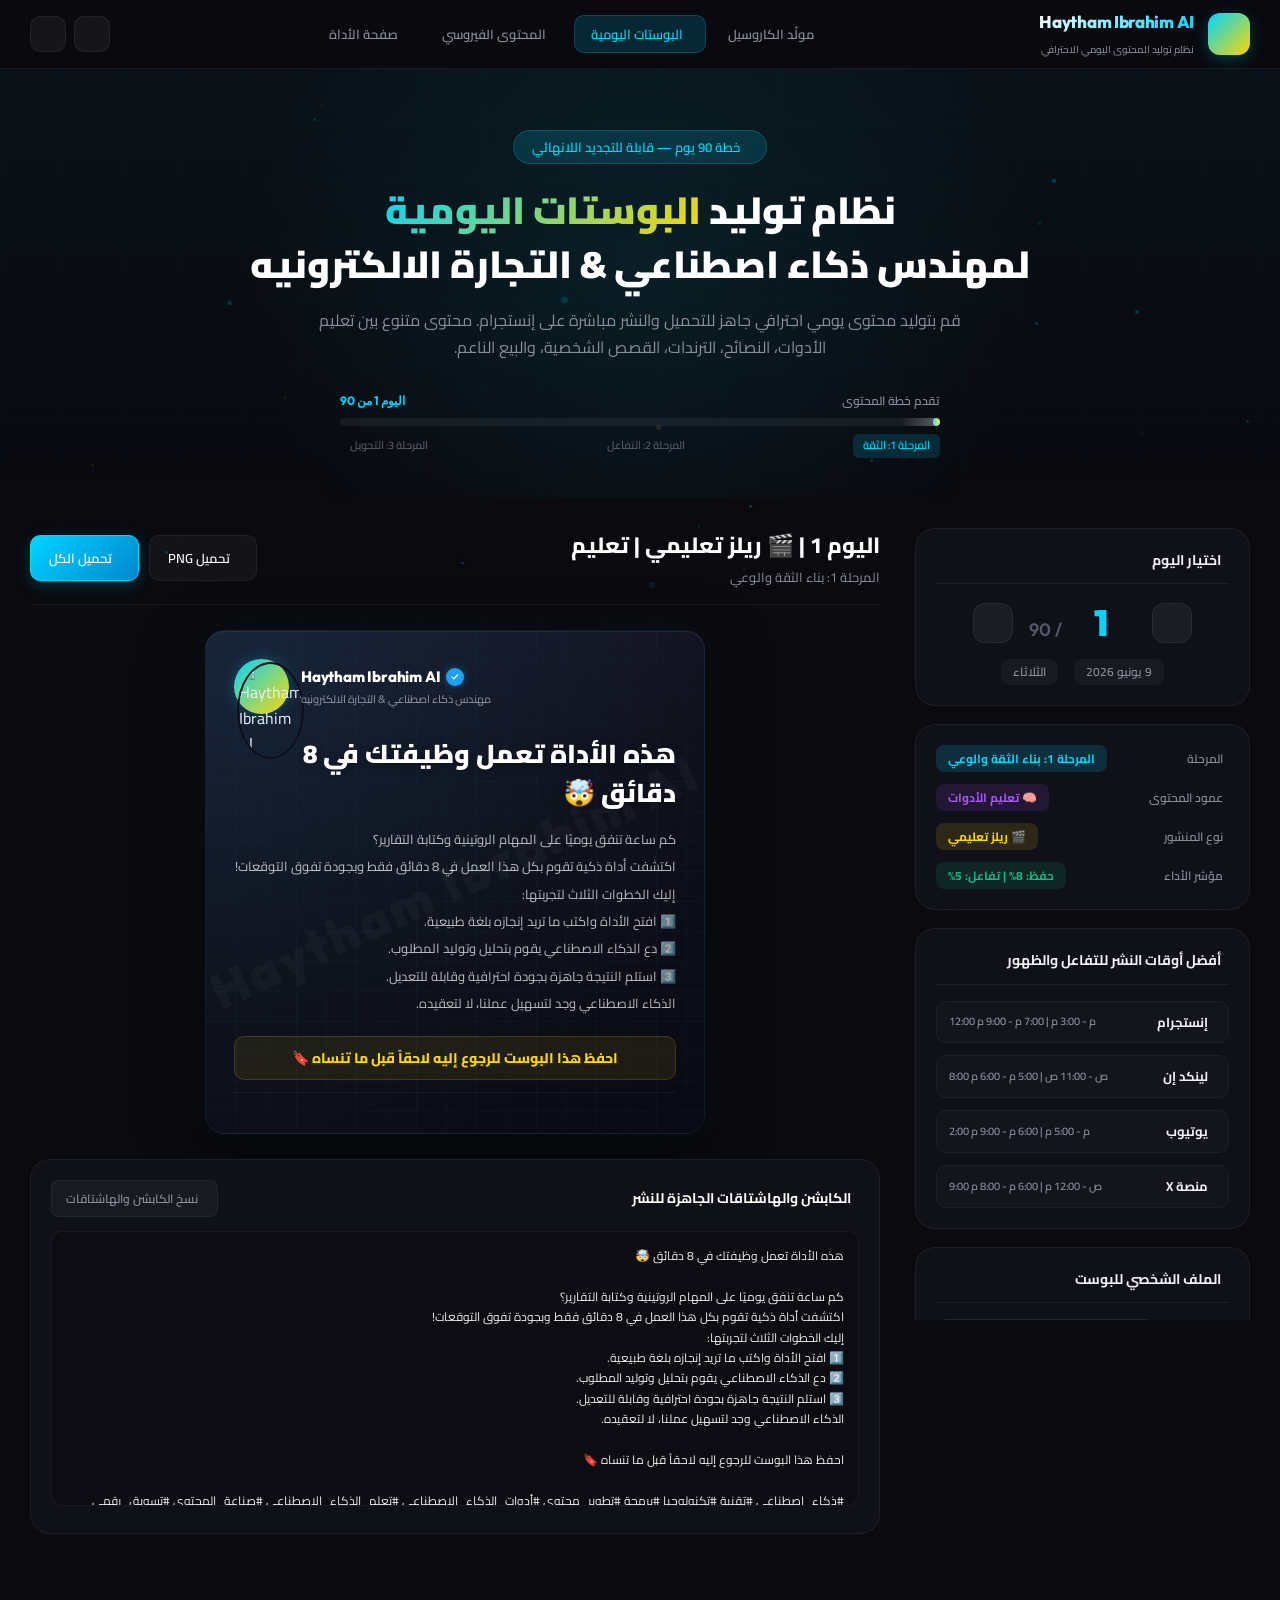
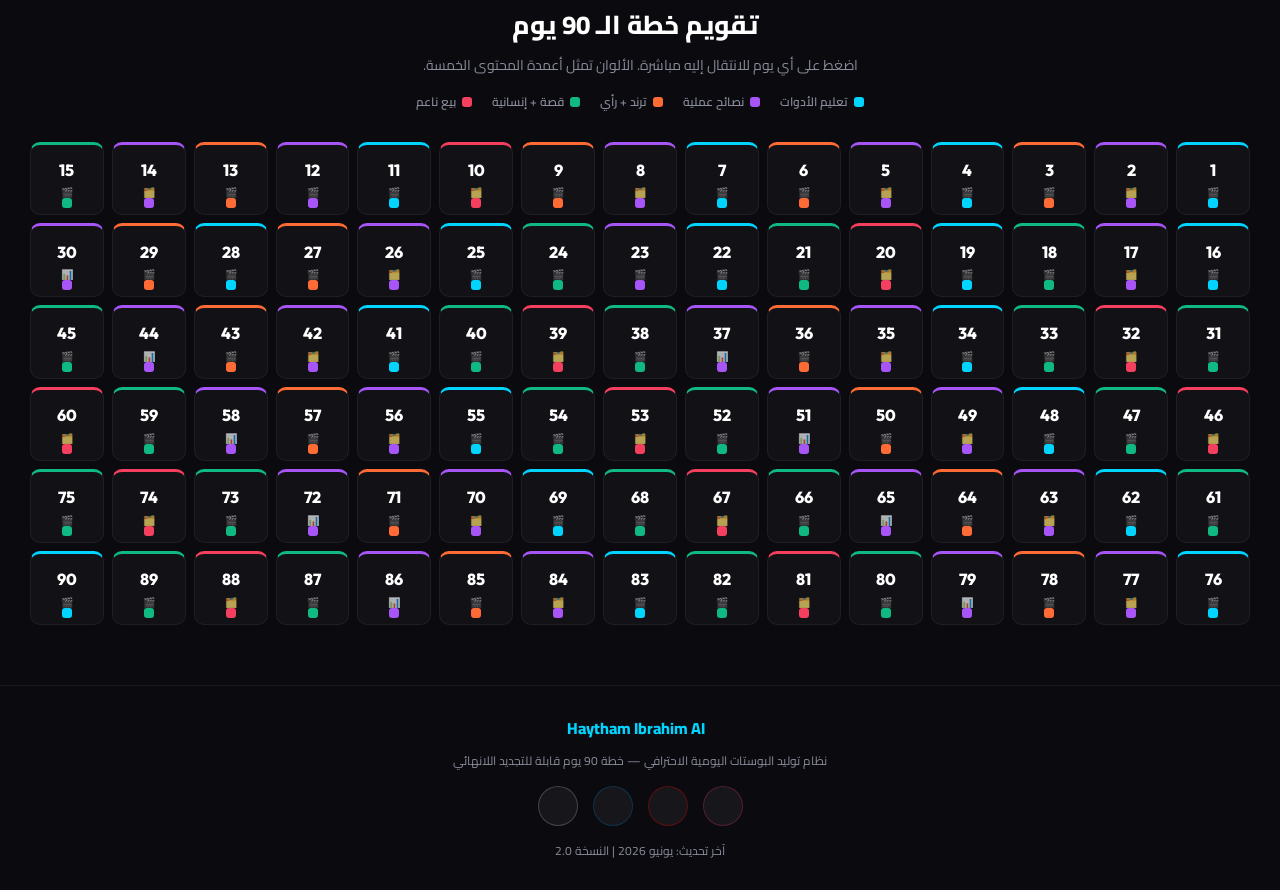
==== commit b2d965fa: "Remove landing page links" ====
--- a/daily-posts.html
+++ b/daily-posts.html
@@ -47,7 +47,6 @@
                 <a href="daily-posts.html" class="nav-link active"><i class="ri-calendar-schedule-line"></i> البوستات اليومية</a>
                 <a href="viral-generator.html" class="nav-link"><i class="ri-fire-fill"></i> المحتوى الفيروسي</a>
                 <a href="tool.html" class="nav-link"><i class="ri-tools-line"></i> صفحة الأداة</a>
-                <a href="instagram-profile.html" class="nav-link"><i class="ri-instagram-line"></i> صفحة الهبوط</a>
             </div>
             <div class="nav-actions" style="display: flex; gap: 8px; align-items: center;">
                 <button class="nav-action-btn-arrow" onclick="history.back()" title="رجوع"><i class="ri-arrow-right-line"></i></button>
